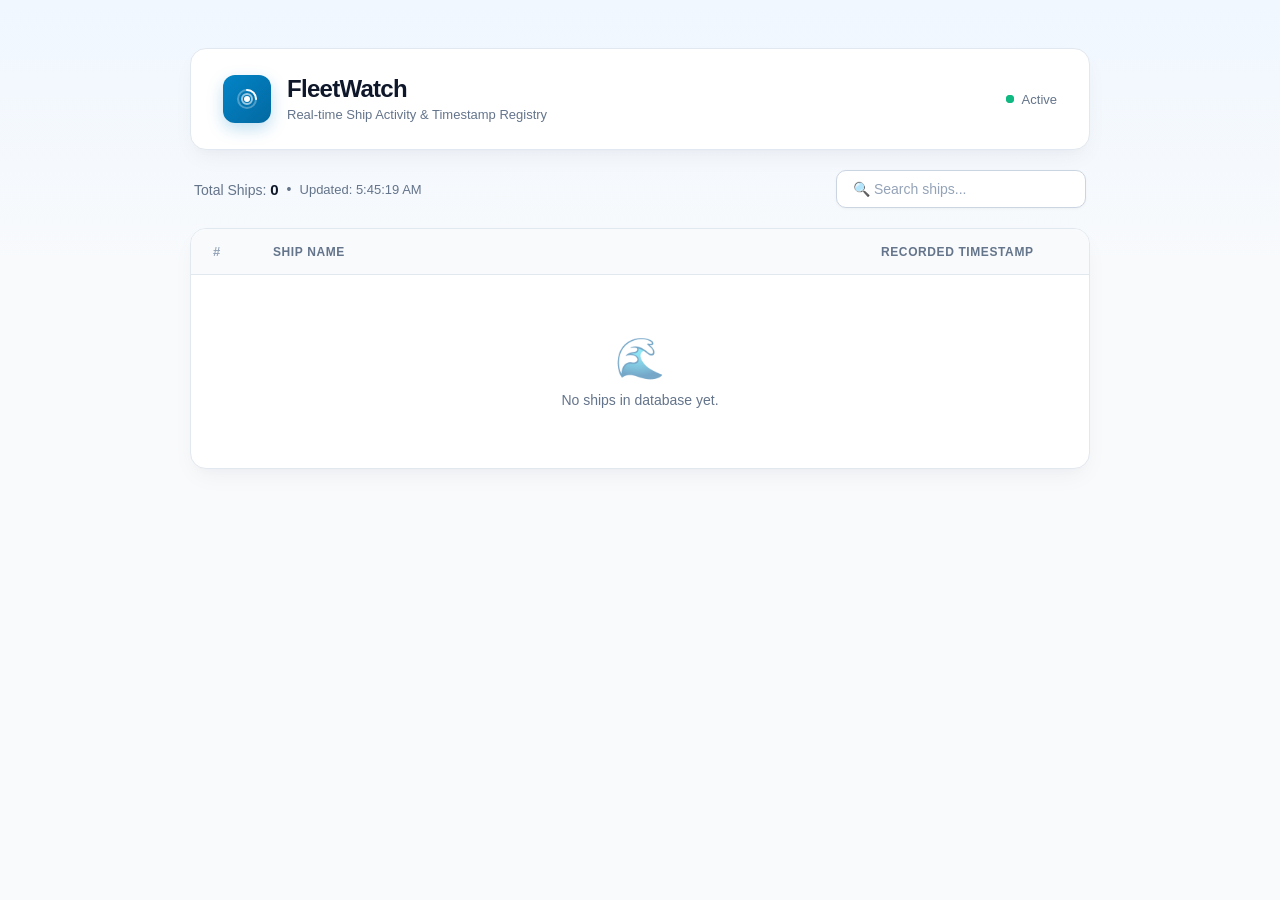
==== Authority/static/db.html @ 5e51ee47 "db integration" ====
<!DOCTYPE html>
<html lang="en">
<head>
  <meta charset="UTF-8" />
  <meta name="viewport" content="width=device-width, initial-scale=1.0"/>
  <title>FleetWatch | Ship Activity Database</title>
  <style>
    :root {
      --primary: #0284c7;
      --primary-hover: #0369a1;
      --primary-soft: #f0f9ff;
      --primary-border: #bae6fd;
      --bg: #f8fafc;
      --card-bg: #ffffff;
      --card-border: #e2e8f0;
      --text-main: #0f172a;
      --text-muted: #64748b;
      --text-light: #94a3b8;
      --row-hover: #f8fafc;
      --shadow-sm: 0 1px 3px rgba(0, 0, 0, 0.04);
      --shadow-md: 0 10px 25px -5px rgba(15, 23, 42, 0.05), 0 8px 10px -6px rgba(15, 23, 42, 0.02);
    }

    * {
      box-sizing: border-box;
      margin: 0;
      padding: 0;
      font-family: -apple-system, BlinkMacSystemFont, "Segoe UI", Roboto, Helvetica, Arial, sans-serif;
    }

    body {
      background: linear-gradient(180deg, #f0f7ff 0%, #f8fafc 260px);
      color: var(--text-main);
      min-height: 100vh;
      display: flex;
      justify-content: center;
      padding: 48px 20px;
    }

    .wrapper {
      width: 100%;
      max-width: 900px;
      display: flex;
      flex-direction: column;
      gap: 20px;
    }

    /* Purpose-built Clean Header */
    .header-card {
      background: var(--card-bg);
      border: 1px solid var(--card-border);
      border-radius: 16px;
      padding: 26px 32px;
      display: flex;
      justify-content: space-between;
      align-items: center;
      box-shadow: var(--shadow-md);
    }

    .brand-section {
      display: flex;
      align-items: center;
      gap: 16px;
    }

    .brand-icon {
      width: 48px;
      height: 48px;
      background: linear-gradient(135deg, #0284c7 0%, #0369a1 100%);
      border-radius: 12px;
      display: flex;
      align-items: center;
      justify-content: center;
      color: #ffffff;
      box-shadow: 0 6px 16px rgba(2, 132, 199, 0.25);
    }

    .brand-text h1 {
      font-size: 24px;
      font-weight: 800;
      color: var(--text-main);
      letter-spacing: -0.03em;
      line-height: 1.1;
    }

    .brand-text p {
      font-size: 13px;
      color: var(--text-muted);
      margin-top: 4px;
      font-weight: 450;
    }

    .header-right {
      display: flex;
      align-items: center;
      gap: 12px;
    }

    .live-indicator {
      display: flex;
      align-items: center;
      gap: 8px;
      font-size: 13px;
      color: var(--text-muted);
      font-weight: 500;
    }

    .pulse-dot {
      width: 8px;
      height: 8px;
      background-color: #10b981;
      border-radius: 50%;
      position: relative;
    }

    .pulse-dot::after {
      content: "";
      position: absolute;
      width: 100%;
      height: 100%;
      top: 0;
      left: 0;
      background: #10b981;
      border-radius: 50%;
      animation: pulse-ring 2s infinite ease-out;
    }

    @keyframes pulse-ring {
      0% { transform: scale(1); opacity: 0.8; }
      100% { transform: scale(3); opacity: 0; }
    }

    /* Controls: Search & Counter */
    .controls {
      display: flex;
      justify-content: space-between;
      align-items: center;
      gap: 16px;
      flex-wrap: wrap;
      padding: 0 4px;
    }

    .stat-badge {
      font-size: 14px;
      color: var(--text-muted);
      display: flex;
      align-items: center;
      gap: 8px;
    }

    .stat-badge strong {
      color: var(--text-main);
      font-size: 15px;
      font-weight: 700;
    }

    .search-input {
      background: #ffffff;
      border: 1px solid #cbd5e1;
      border-radius: 10px;
      padding: 10px 16px;
      color: var(--text-main);
      font-size: 14px;
      outline: none;
      width: 250px;
      box-shadow: var(--shadow-sm);
      transition: all 0.2s ease;
    }

    .search-input:focus {
      border-color: var(--primary);
      box-shadow: 0 0 0 3px rgba(2, 132, 199, 0.16);
    }

    .search-input::placeholder {
      color: var(--text-light);
    }

    /* Table Design */
    .table-card {
      background: var(--card-bg);
      border: 1px solid var(--card-border);
      border-radius: 16px;
      overflow: hidden;
      box-shadow: var(--shadow-md);
    }

    table {
      width: 100%;
      border-collapse: collapse;
      text-align: left;
    }

    thead tr {
      background: #f8fafc;
      border-bottom: 1px solid var(--card-border);
    }

    th {
      padding: 15px 22px;
      font-size: 12px;
      font-weight: 600;
      color: #64748b;
      text-transform: uppercase;
      letter-spacing: 0.05em;
    }

    tbody tr {
      border-bottom: 1px solid #f1f5f9;
      transition: background 0.15s ease;
    }

    tbody tr:last-child {
      border-bottom: none;
    }

    tbody tr:hover {
      background: var(--row-hover);
    }

    td {
      padding: 16px 22px;
      font-size: 14px;
    }

    .col-idx {
      width: 60px;
      color: var(--text-light);
      font-size: 13px;
      font-weight: 600;
    }

    .ship-cell {
      display: inline-flex;
      align-items: center;
      gap: 10px;
      font-weight: 650;
      color: var(--text-main);
    }

    .ship-badge {
      background: var(--primary-soft);
      border: 1px solid var(--primary-border);
      color: var(--primary);
      padding: 3px 8px;
      border-radius: 6px;
      font-size: 11px;
      font-weight: 600;
      letter-spacing: 0.03em;
    }

    .time-cell {
      color: var(--text-muted);
      font-family: ui-monospace, SFMono-Regular, Menlo, Monaco, Consolas, monospace;
      font-size: 13px;
      font-weight: 500;
    }

    .empty-state {
      text-align: center;
      padding: 60px 20px;
      color: var(--text-muted);
    }

    .empty-icon {
      font-size: 40px;
      margin-bottom: 10px;
      opacity: 0.6;
    }
  </style>
</head>
<body>

  <div class="wrapper">
    <!-- Clean, Purpose-Designed Header -->
    <div class="header-card">
      <div class="brand-section">
        <div class="brand-icon">
          <!-- Sleek Radar/Fleet Icon -->
          <svg width="24" height="24" viewBox="0 0 24 24" fill="none" stroke="currentColor" stroke-width="2" stroke-linecap="round" stroke-linejoin="round">
            <circle cx="12" cy="12" r="9" opacity="0.3"/>
            <circle cx="12" cy="12" r="5" opacity="0.6"/>
            <circle cx="12" cy="12" r="2" fill="currentColor"/>
            <path d="M12 3a9 9 0 0 1 9 9"/>
          </svg>
        </div>
        <div class="brand-text">
          <h1>FleetWatch</h1>
          <p>Real-time Ship Activity & Timestamp Registry</p>
        </div>
      </div>
      <div class="header-right">
        <div class="live-indicator">
          <span class="pulse-dot"></span>
          <span id="sync-label">Active</span>
        </div>
      </div>
    </div>

    <!-- Controls / Quick Search -->
    <div class="controls">
      <div class="stat-badge">
        <span>Total Ships: <strong id="total-count">0</strong></span>
        <span>•</span>
        <span id="last-sync" style="font-size: 13px;">Checking records...</span>
      </div>
      <input type="text" id="search-box" class="search-input" placeholder="🔍 Search ships..." />
    </div>

    <!-- Table -->
    <div class="table-card">
      <table>
        <thead>
          <tr>
            <th class="col-idx">#</th>
            <th>Ship Name</th>
            <th style="width: 230px;">Recorded Timestamp</th>
          </tr>
        </thead>
        <tbody id="ship-rows">
          <tr>
            <td colspan="3" class="empty-state">
              <div class="empty-icon">⏳</div>
              <div>Connecting to database...</div>
            </td>
          </tr>
        </tbody>
      </table>
    </div>
  </div>

  <script>
    let allRecords = [];

    // Fetch records dynamically from Flask endpoint or CSV
    async function loadData() {
      try {
        let fetched = [];

        // 1. Try Flask API endpoint first
        try {
          const res = await fetch('/api/ships');
          if (res.ok) {
            const data = await res.json();
            fetched = data.map(item => ({ ship: item[0], timestamp: item[1] }));
          }
        } catch (e) {
          // Fallback to direct CSV file if Flask route is not active
        }

        // 2. If API was not reachable, fetch ships.csv directly
        if (fetched.length === 0) {
          const res = await fetch('ships.csv?t=' + Date.now());
          if (res.ok) {
            const text = await res.text();
            const lines = text.trim().split('\n').filter(l => l.trim().length > 0);
            const dataLines = lines[0].toLowerCase().startsWith('ship,') ? lines.slice(1) : lines;
            fetched = dataLines.map(line => {
              const commaIdx = line.indexOf(',');
              return {
                ship: commaIdx !== -1 ? line.substring(0, commaIdx).trim() : line.trim(),
                timestamp: commaIdx !== -1 ? line.substring(commaIdx + 1).trim() : ''
              };
            });
          }
        }

        allRecords = fetched;
        render();
        document.getElementById('last-sync').textContent = `Updated: ${new Date().toLocaleTimeString()}`;
      } catch (err) {
        console.error("Failed to load records:", err);
      }
    }

    // Render table rows based on search input
    function render() {
      const tbody = document.getElementById('ship-rows');
      const query = document.getElementById('search-box').value.toLowerCase().trim();
      const filtered = allRecords.filter(r => r.ship.toLowerCase().includes(query));

      document.getElementById('total-count').textContent = allRecords.length;

      if (filtered.length === 0) {
        tbody.innerHTML = `
          <tr>
            <td colspan="3" class="empty-state">
              <div class="empty-icon">🌊</div>
              <div>${allRecords.length === 0 ? 'No ships in database yet.' : 'No matching ships found.'}</div>
            </td>
          </tr>
        `;
        return;
      }

      tbody.innerHTML = filtered.map((item, idx) => `
        <tr>
          <td class="col-idx">${idx + 1}</td>
          <td>
            <span class="ship-cell">
              ${item.ship}
              <span class="ship-badge">SHIP</span>
            </span>
          </td>
          <td class="time-cell">🕒 ${item.timestamp}</td>
        </tr>
      `).join('');
    }

    // Live search listener
    document.getElementById('search-box').addEventListener('input', render);

    // Initial load immediately
    loadData();

    // Check for updates every 2 seconds
    setInterval(loadData, 2000);
  </script>
</body>
</html>
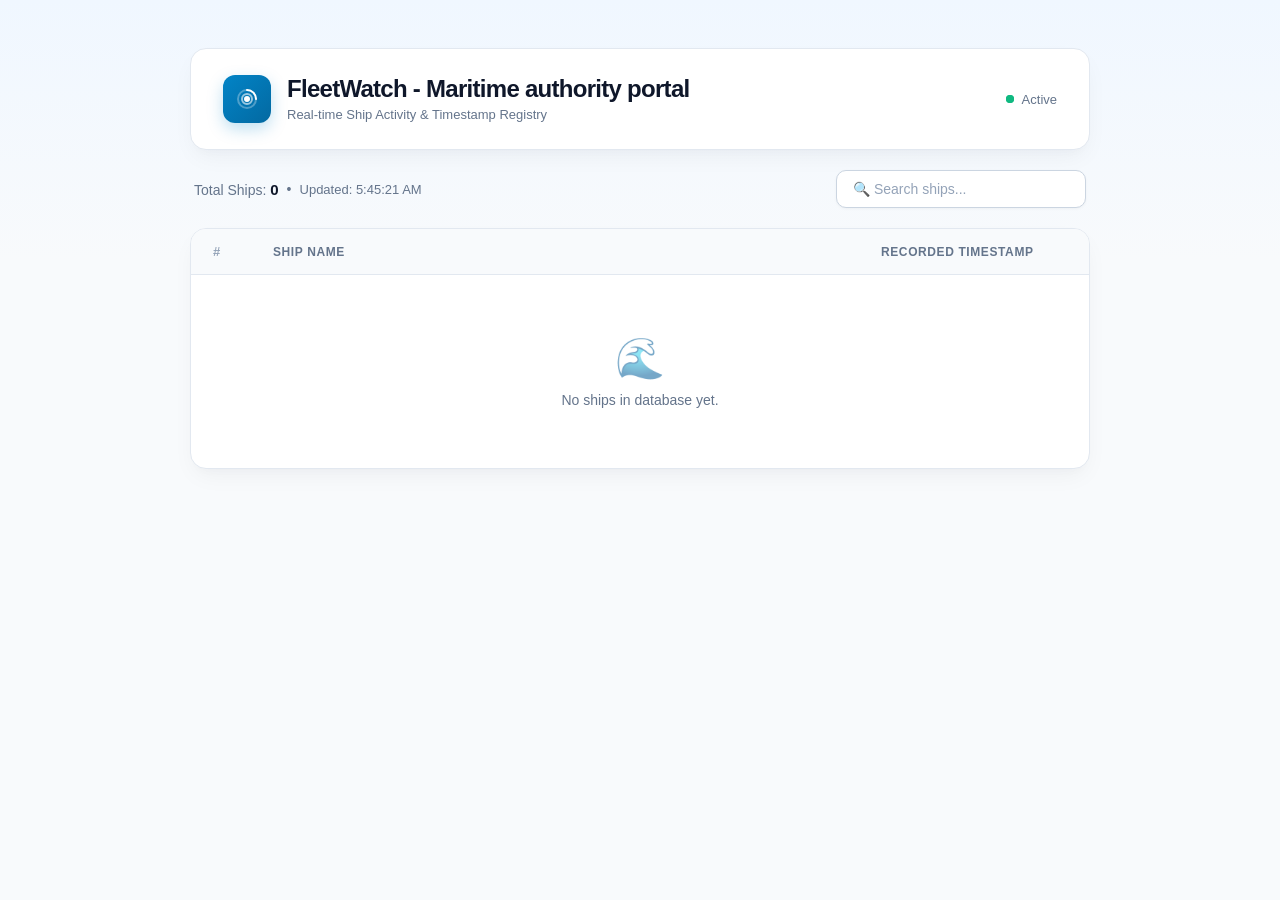
==== commit 5d5412fb: "Preliminary code" ====
--- a/Authority/static/db.html
+++ b/Authority/static/db.html
@@ -285,7 +285,7 @@
           </svg>
         </div>
         <div class="brand-text">
-          <h1>FleetWatch</h1>
+          <h1>FleetWatch - Maritime authority portal</h1>
           <p>Real-time Ship Activity & Timestamp Registry</p>
         </div>
       </div>
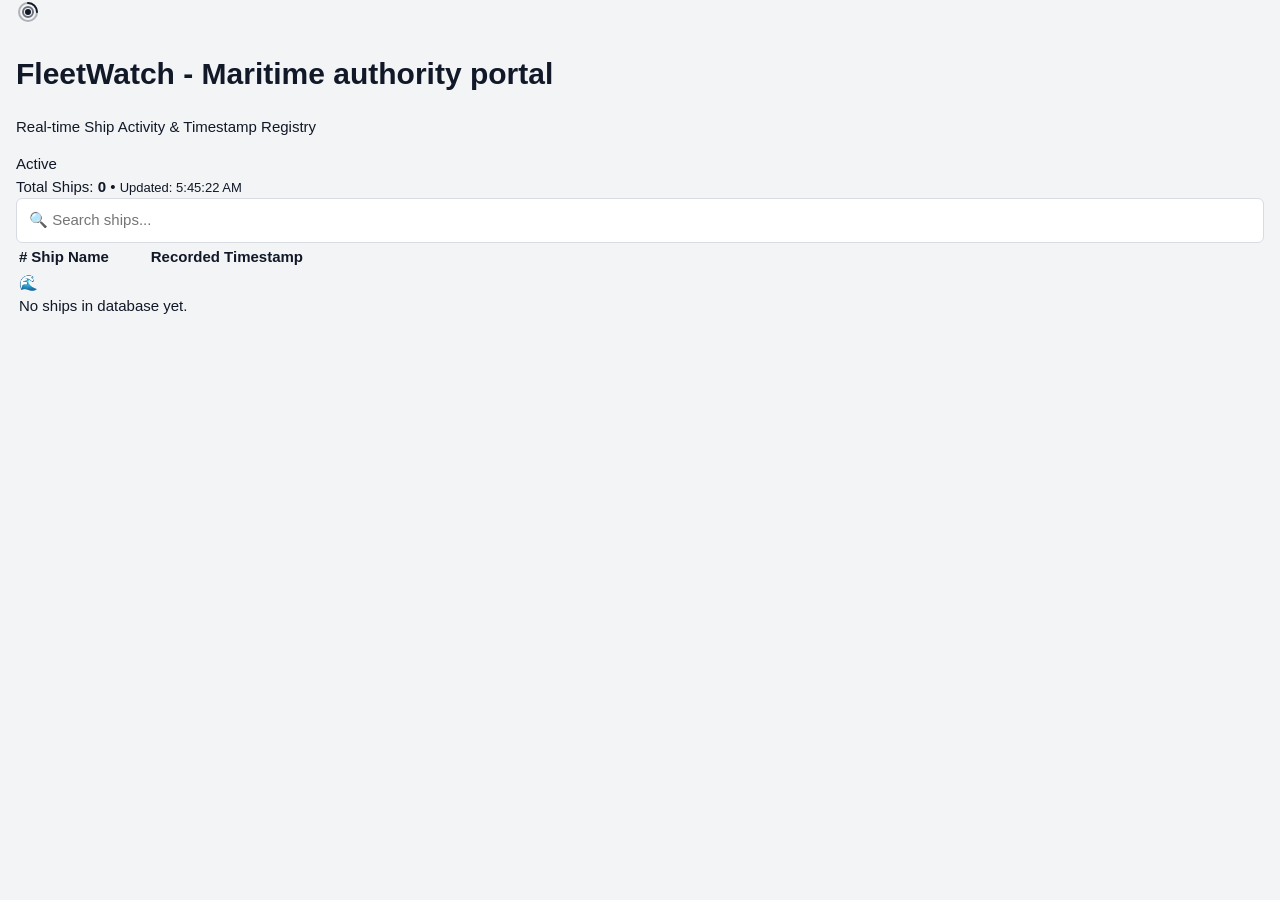
==== commit f48824ae: "Unify UI styling across all HTML pages Single shared stylesheet (css/style.css, identical in Authori" ====
--- a/Authority/static/db.html
+++ b/Authority/static/db.html
@@ -4,270 +4,8 @@
   <meta charset="UTF-8" />
   <meta name="viewport" content="width=device-width, initial-scale=1.0"/>
   <title>FleetWatch | Ship Activity Database</title>
-  <style>
-    :root {
-      --primary: #0284c7;
-      --primary-hover: #0369a1;
-      --primary-soft: #f0f9ff;
-      --primary-border: #bae6fd;
-      --bg: #f8fafc;
-      --card-bg: #ffffff;
-      --card-border: #e2e8f0;
-      --text-main: #0f172a;
-      --text-muted: #64748b;
-      --text-light: #94a3b8;
-      --row-hover: #f8fafc;
-      --shadow-sm: 0 1px 3px rgba(0, 0, 0, 0.04);
-      --shadow-md: 0 10px 25px -5px rgba(15, 23, 42, 0.05), 0 8px 10px -6px rgba(15, 23, 42, 0.02);
-    }
-
-    * {
-      box-sizing: border-box;
-      margin: 0;
-      padding: 0;
-      font-family: -apple-system, BlinkMacSystemFont, "Segoe UI", Roboto, Helvetica, Arial, sans-serif;
-    }
-
-    body {
-      background: linear-gradient(180deg, #f0f7ff 0%, #f8fafc 260px);
-      color: var(--text-main);
-      min-height: 100vh;
-      display: flex;
-      justify-content: center;
-      padding: 48px 20px;
-    }
-
-    .wrapper {
-      width: 100%;
-      max-width: 900px;
-      display: flex;
-      flex-direction: column;
-      gap: 20px;
-    }
-
-    /* Purpose-built Clean Header */
-    .header-card {
-      background: var(--card-bg);
-      border: 1px solid var(--card-border);
-      border-radius: 16px;
-      padding: 26px 32px;
-      display: flex;
-      justify-content: space-between;
-      align-items: center;
-      box-shadow: var(--shadow-md);
-    }
-
-    .brand-section {
-      display: flex;
-      align-items: center;
-      gap: 16px;
-    }
-
-    .brand-icon {
-      width: 48px;
-      height: 48px;
-      background: linear-gradient(135deg, #0284c7 0%, #0369a1 100%);
-      border-radius: 12px;
-      display: flex;
-      align-items: center;
-      justify-content: center;
-      color: #ffffff;
-      box-shadow: 0 6px 16px rgba(2, 132, 199, 0.25);
-    }
-
-    .brand-text h1 {
-      font-size: 24px;
-      font-weight: 800;
-      color: var(--text-main);
-      letter-spacing: -0.03em;
-      line-height: 1.1;
-    }
-
-    .brand-text p {
-      font-size: 13px;
-      color: var(--text-muted);
-      margin-top: 4px;
-      font-weight: 450;
-    }
-
-    .header-right {
-      display: flex;
-      align-items: center;
-      gap: 12px;
-    }
-
-    .live-indicator {
-      display: flex;
-      align-items: center;
-      gap: 8px;
-      font-size: 13px;
-      color: var(--text-muted);
-      font-weight: 500;
-    }
-
-    .pulse-dot {
-      width: 8px;
-      height: 8px;
-      background-color: #10b981;
-      border-radius: 50%;
-      position: relative;
-    }
-
-    .pulse-dot::after {
-      content: "";
-      position: absolute;
-      width: 100%;
-      height: 100%;
-      top: 0;
-      left: 0;
-      background: #10b981;
-      border-radius: 50%;
-      animation: pulse-ring 2s infinite ease-out;
-    }
-
-    @keyframes pulse-ring {
-      0% { transform: scale(1); opacity: 0.8; }
-      100% { transform: scale(3); opacity: 0; }
-    }
-
-    /* Controls: Search & Counter */
-    .controls {
-      display: flex;
-      justify-content: space-between;
-      align-items: center;
-      gap: 16px;
-      flex-wrap: wrap;
-      padding: 0 4px;
-    }
-
-    .stat-badge {
-      font-size: 14px;
-      color: var(--text-muted);
-      display: flex;
-      align-items: center;
-      gap: 8px;
-    }
-
-    .stat-badge strong {
-      color: var(--text-main);
-      font-size: 15px;
-      font-weight: 700;
-    }
-
-    .search-input {
-      background: #ffffff;
-      border: 1px solid #cbd5e1;
-      border-radius: 10px;
-      padding: 10px 16px;
-      color: var(--text-main);
-      font-size: 14px;
-      outline: none;
-      width: 250px;
-      box-shadow: var(--shadow-sm);
-      transition: all 0.2s ease;
-    }
-
-    .search-input:focus {
-      border-color: var(--primary);
-      box-shadow: 0 0 0 3px rgba(2, 132, 199, 0.16);
-    }
-
-    .search-input::placeholder {
-      color: var(--text-light);
-    }
-
-    /* Table Design */
-    .table-card {
-      background: var(--card-bg);
-      border: 1px solid var(--card-border);
-      border-radius: 16px;
-      overflow: hidden;
-      box-shadow: var(--shadow-md);
-    }
-
-    table {
-      width: 100%;
-      border-collapse: collapse;
-      text-align: left;
-    }
-
-    thead tr {
-      background: #f8fafc;
-      border-bottom: 1px solid var(--card-border);
-    }
-
-    th {
-      padding: 15px 22px;
-      font-size: 12px;
-      font-weight: 600;
-      color: #64748b;
-      text-transform: uppercase;
-      letter-spacing: 0.05em;
-    }
-
-    tbody tr {
-      border-bottom: 1px solid #f1f5f9;
-      transition: background 0.15s ease;
-    }
-
-    tbody tr:last-child {
-      border-bottom: none;
-    }
-
-    tbody tr:hover {
-      background: var(--row-hover);
-    }
-
-    td {
-      padding: 16px 22px;
-      font-size: 14px;
-    }
-
-    .col-idx {
-      width: 60px;
-      color: var(--text-light);
-      font-size: 13px;
-      font-weight: 600;
-    }
-
-    .ship-cell {
-      display: inline-flex;
-      align-items: center;
-      gap: 10px;
-      font-weight: 650;
-      color: var(--text-main);
-    }
-
-    .ship-badge {
-      background: var(--primary-soft);
-      border: 1px solid var(--primary-border);
-      color: var(--primary);
-      padding: 3px 8px;
-      border-radius: 6px;
-      font-size: 11px;
-      font-weight: 600;
-      letter-spacing: 0.03em;
-    }
-
-    .time-cell {
-      color: var(--text-muted);
-      font-family: ui-monospace, SFMono-Regular, Menlo, Monaco, Consolas, monospace;
-      font-size: 13px;
-      font-weight: 500;
-    }
-
-    .empty-state {
-      text-align: center;
-      padding: 60px 20px;
-      color: var(--text-muted);
-    }
-
-    .empty-icon {
-      font-size: 40px;
-      margin-bottom: 10px;
-      opacity: 0.6;
-    }
-  </style>
+  <link rel="icon" href="data:image/svg+xml,%3Csvg xmlns='http://www.w3.org/2000/svg' viewBox='0 0 9 9'%3E%3Crect width='9' height='9' fill='%230b1b3a'/%3E%3Cg fill='%23fff'%3E%3Cpath d='M1 1h3v3H1z M5 1h3v3H5z M1 5h3v3H1z'/%3E%3C/g%3E%3Cg fill='%230b1b3a'%3E%3Cpath d='M2 2h1v1H2z M6 2h1v1H6z M2 6h1v1H2z'/%3E%3C/g%3E%3Crect x='5' y='5' width='1' height='1' fill='%23fff'/%3E%3Crect x='7' y='7' width='1' height='1' fill='%23fff'/%3E%3C/svg%3E">
+  <link rel="stylesheet" href="css/style.css" />
 </head>
 <body>
 
--- a/Authority/static/css/style.css
+++ b/Authority/static/css/style.css
@@ -0,0 +1,178 @@
+/* Port Authority - offline credential issuing, page 1 */
+
+:root {
+    --ink: #111827;
+    --muted: #6b7280;
+    --line: #d7dbe2;
+    --accent: #1d4ed8;
+    --danger: #b42318;
+    --bg: #f3f4f6;
+}
+
+* { box-sizing: border-box; }
+
+body {
+    margin: 0;
+    padding: 0 16px 48px;
+    background: var(--bg);
+    color: var(--ink);
+    font: 15px/1.5 -apple-system, BlinkMacSystemFont, "Segoe UI", Roboto, Helvetica, Arial, sans-serif;
+}
+
+.app-header {
+    max-width: 560px;
+    margin: 0 auto;
+    padding: 28px 0 18px;
+}
+
+.app-header h1 {
+    margin: 0;
+    font-size: 20px;
+    letter-spacing: -0.01em;
+}
+
+.subtitle {
+    margin: 4px 0 0;
+    color: var(--muted);
+    font-size: 13px;
+}
+
+.card {
+    max-width: 560px;
+    margin: 0 auto 20px;
+    padding: 22px;
+    background: #fff;
+    border: 1px solid var(--line);
+    border-radius: 10px;
+}
+
+label {
+    display: block;
+    margin-bottom: 6px;
+    font-size: 13px;
+    font-weight: 600;
+}
+
+input[type="text"] {
+    width: 100%;
+    padding: 10px 12px;
+    font: inherit;
+    font-variant-numeric: tabular-nums;
+    color: inherit;
+    background: #fff;
+    border: 1px solid var(--line);
+    border-radius: 6px;
+}
+
+input[type="text"]:focus {
+    outline: 2px solid var(--accent);
+    outline-offset: 1px;
+}
+
+button {
+    margin-top: 14px;
+    padding: 10px 18px;
+    font: inherit;
+    font-weight: 600;
+    color: #fff;
+    background: var(--accent);
+    border: 0;
+    border-radius: 6px;
+    cursor: pointer;
+}
+
+button:hover { background: #1740ad; }
+button:disabled { background: #9aa4b8; cursor: not-allowed; }
+
+.hint {
+    margin: 14px 0 0;
+    color: var(--muted);
+    font-size: 12px;
+}
+
+.error {
+    margin: 12px 0 0;
+    color: var(--danger);
+    font-size: 13px;
+    font-weight: 600;
+}
+
+/* --- Printable credential ------------------------------------------ */
+
+.credential-title {
+    margin: 0 0 16px;
+    font-size: 15px;
+    text-transform: uppercase;
+    letter-spacing: 0.06em;
+    color: var(--muted);
+}
+
+.qr-container {
+    display: flex;
+    align-items: center;
+    justify-content: center;
+    min-height: 200px;
+    padding: 12px;
+    background: #fff;
+    border: 1px solid var(--line);
+    border-radius: 8px;
+}
+
+.qr-container img {
+    display: block;
+    width: 220px;
+    max-width: 100%;
+    height: auto;
+    image-rendering: pixelated; /* keep module edges crisp when scaled */
+}
+
+.qr-placeholder {
+    color: var(--muted);
+    font-size: 13px;
+}
+
+.token {
+    margin-top: 16px;
+    padding: 10px;
+    font-family: ui-monospace, SFMono-Regular, Menlo, Consolas, monospace;
+    font-size: 11px;
+    line-height: 1.45;
+    color: #374151;
+    background: #f9fafb;
+    border: 1px solid var(--line);
+    border-radius: 6px;
+    word-break: break-all;
+    cursor: text;
+}
+
+.token:focus {
+    outline: 2px solid var(--accent);
+    outline-offset: 1px;
+    background: #fff;
+}
+
+.warning {
+    margin: 10px 0 0;
+    color: #b54708;
+    font-size: 12px;
+    font-weight: 600;
+}
+
+/* --- Print ---------------------------------------------------------- */
+
+@media print {
+    .no-print { display: none !important; }
+    .token { border-color: #999; }
+
+    body { padding: 0; background: #fff; }
+
+    .card {
+        margin: 0;
+        max-width: none;
+        border: 1px solid #000;
+        border-radius: 0;
+    }
+
+    .qr-container { border: 0; min-height: 0; }
+    .qr-container img { width: 260px; }
+}
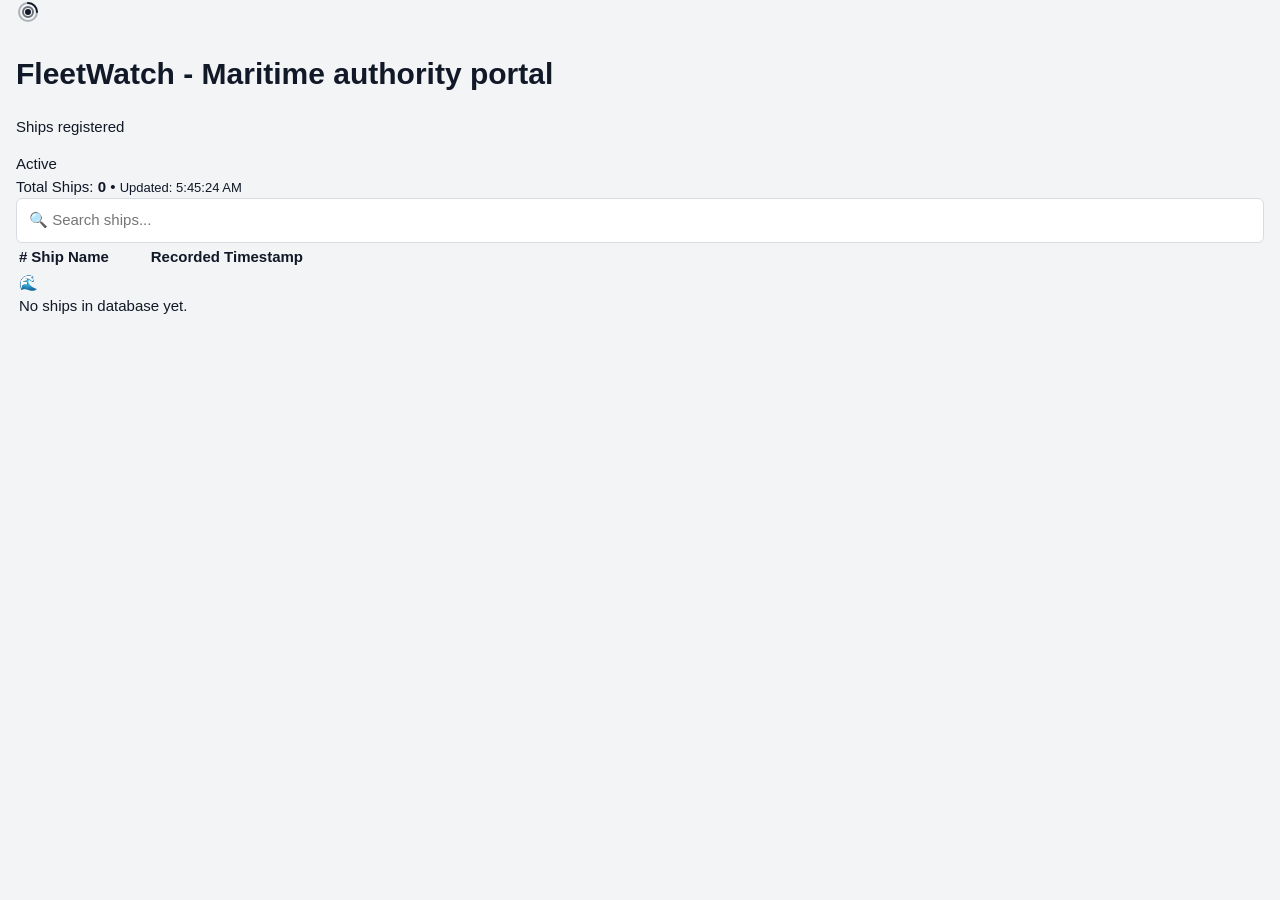
==== commit cbadccb1: "headers" ====
--- a/Authority/static/db.html
+++ b/Authority/static/db.html
@@ -3,7 +3,7 @@
 <head>
   <meta charset="UTF-8" />
   <meta name="viewport" content="width=device-width, initial-scale=1.0"/>
-  <title>FleetWatch | Ship Activity Database</title>
+  <title>FleetWatch | Ship Registration Database</title>
   <link rel="icon" href="data:image/svg+xml,%3Csvg xmlns='http://www.w3.org/2000/svg' viewBox='0 0 9 9'%3E%3Crect width='9' height='9' fill='%230b1b3a'/%3E%3Cg fill='%23fff'%3E%3Cpath d='M1 1h3v3H1z M5 1h3v3H5z M1 5h3v3H1z'/%3E%3C/g%3E%3Cg fill='%230b1b3a'%3E%3Cpath d='M2 2h1v1H2z M6 2h1v1H6z M2 6h1v1H2z'/%3E%3C/g%3E%3Crect x='5' y='5' width='1' height='1' fill='%23fff'/%3E%3Crect x='7' y='7' width='1' height='1' fill='%23fff'/%3E%3C/svg%3E">
   <link rel="stylesheet" href="css/style.css" />
 </head>
@@ -24,7 +24,7 @@
         </div>
         <div class="brand-text">
           <h1>FleetWatch - Maritime authority portal</h1>
-          <p>Real-time Ship Activity & Timestamp Registry</p>
+          <p>Ships registered</p>
         </div>
       </div>
       <div class="header-right">
